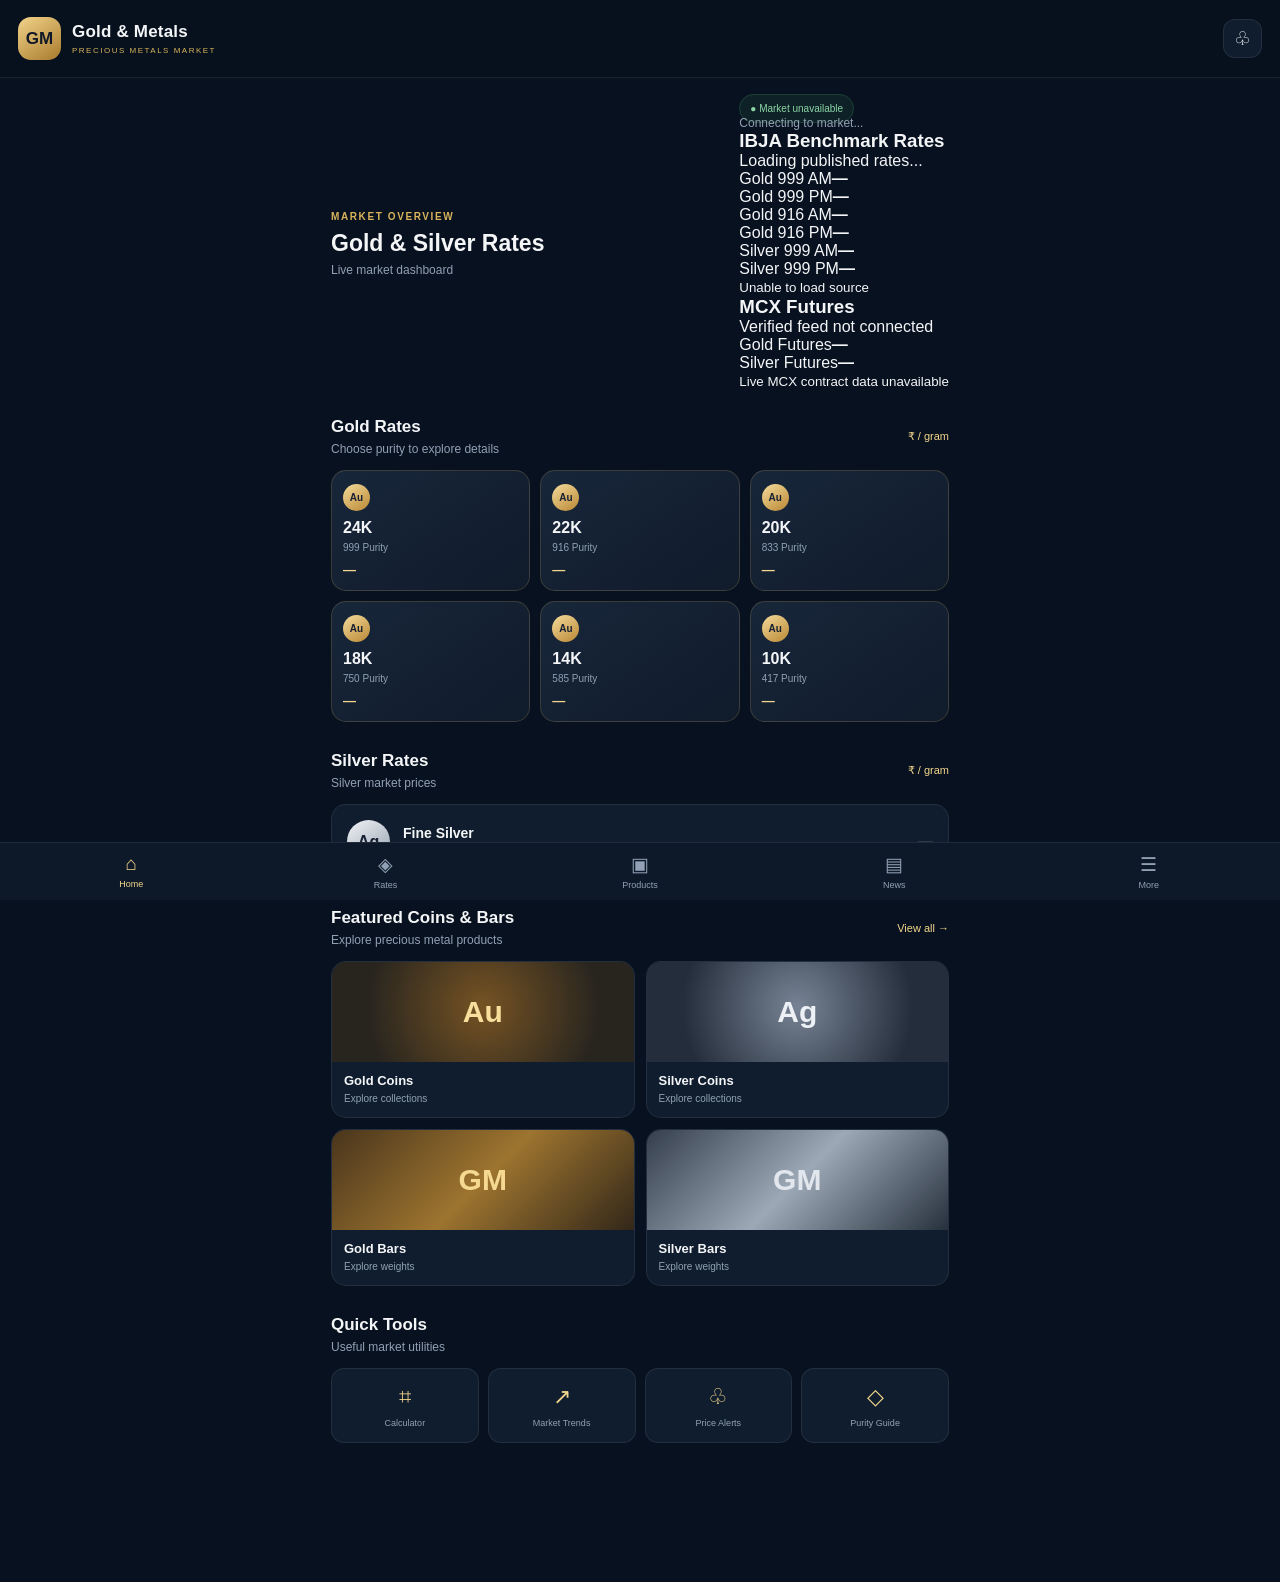
==== app/index.html @ d8b41b56 "Add IBJA and MCX benchmark rate cards" ====
<!DOCTYPE html>
<html lang="en">
<head>
    <meta charset="UTF-8">
    <meta name="viewport" content="width=device-width, initial-scale=1.0">
    <meta name="theme-color" content="#0b1424">
    <title>GM — Gold & Metals</title>
    <link rel="stylesheet" href="css/style.css?v=3">
</head>
<body>

    <header class="topbar">
        <div class="brand">
            <div class="brand-icon">GM</div>
            <div>
                <h1>Gold & Metals</h1>
                <p>PRECIOUS METALS MARKET</p>
            </div>
        </div>
        <button class="icon-btn" aria-label="Notifications">♧</button>
    </header>

    <main>
        <section class="welcome">
            <div>
                <p class="eyebrow">MARKET OVERVIEW</p>
                <h2>Gold & Silver Rates</h2>
                <p class="muted">Live market dashboard</p>
            </div>
            <div>
                <span class="market-status">● Market</span>
                <p class="muted" id="market-updated">Connecting to market...</p>

                <section class="benchmark-rates" aria-label="Indian market benchmarks">
                    <article class="benchmark-card">
                        <h3>IBJA Benchmark Rates</h3>
                        <p id="ibja-date">Loading published rates...</p>
                        <div class="benchmark-row"><span>Gold 999 AM</span><b id="ibja-gold-am">—</b></div>
                        <div class="benchmark-row"><span>Gold 999 PM</span><b id="ibja-gold-pm">—</b></div>
                        <div class="benchmark-row"><span>Gold 916 AM</span><b id="ibja-916-am">—</b></div>
                        <div class="benchmark-row"><span>Gold 916 PM</span><b id="ibja-916-pm">—</b></div>
                        <div class="benchmark-row"><span>Silver 999 AM</span><b id="ibja-silver-am">—</b></div>
                        <div class="benchmark-row"><span>Silver 999 PM</span><b id="ibja-silver-pm">—</b></div>
                        <small id="ibja-status">Checking source...</small>
                    </article>
                    <article class="benchmark-card">
                        <h3>MCX Futures</h3>
                        <p id="mcx-status">Verified feed not connected</p>
                        <div class="benchmark-row"><span>Gold Futures</span><b id="mcx-gold">—</b></div>
                        <div class="benchmark-row"><span>Silver Futures</span><b id="mcx-silver">—</b></div>
                        <small>Live MCX contract data unavailable</small>
                    </article>
                </section>

            </div>
        </section>

        <section class="section">
            <div class="section-heading">
                <div>
                    <h3>Gold Rates</h3>
                    <p>Choose purity to explore details</p>
                </div>
                <span class="unit">₹ / gram</span>
            </div>

            <div class="gold-grid">
                <button class="gold-tile" onclick="showDetails('24K', '999')">
                    <span class="gold-symbol">Au</span>
                    <strong>24K</strong>
                    <small>999 Purity</small>
                    <b id="rate-24">—</b>
                </button>
                <button class="gold-tile" onclick="showDetails('22K', '916')">
                    <span class="gold-symbol">Au</span>
                    <strong>22K</strong>
                    <small>916 Purity</small>
                    <b id="rate-22">—</b>
                </button>
                <button class="gold-tile" onclick="showDetails('20K', '833')">
                    <span class="gold-symbol">Au</span>
                    <strong>20K</strong>
                    <small>833 Purity</small>
                    <b id="rate-20">—</b>
                </button>
                <button class="gold-tile" onclick="showDetails('18K', '750')">
                    <span class="gold-symbol">Au</span>
                    <strong>18K</strong>
                    <small>750 Purity</small>
                    <b id="rate-18">—</b>
                </button>
                <button class="gold-tile" onclick="showDetails('14K', '585')">
                    <span class="gold-symbol">Au</span>
                    <strong>14K</strong>
                    <small>585 Purity</small>
                    <b id="rate-14">—</b>
                </button>
                <button class="gold-tile" onclick="showDetails('10K', '417')">
                    <span class="gold-symbol">Au</span>
                    <strong>10K</strong>
                    <small>417 Purity</small>
                    <b id="rate-10">—</b>
                </button>
            </div>
        </section>

        <section class="section">
            <div class="section-heading">
                <div>
                    <h3>Silver Rates</h3>
                    <p>Silver market prices</p>
                </div>
                <span class="unit">₹ / gram</span>
            </div>
            <div class="silver-card">
                <div class="silver-symbol">Ag</div>
                <div class="silver-info">
                    <strong>Fine Silver</strong>
                    <small>999 Purity</small>
                </div>
                <b id="rate-silver">—</b>
            </div>
        </section>

        <section class="section">
            <div class="section-heading">
                <div>
                    <h3>Featured Coins & Bars</h3>
                    <p>Explore precious metal products</p>
                </div>
                <button class="text-btn" onclick="showSection('products')">View all →</button>
            </div>

            <div class="product-grid">
                <button class="product-card" onclick="openProductPreview(0)">
                    <div class="product-art gold-art">Au</div>
                    <strong>Gold Coins</strong>
                    <small>Explore collections</small>
                </button>
                <button class="product-card" onclick="openProductPreview(1)">
                    <div class="product-art silver-art">Ag</div>
                    <strong>Silver Coins</strong>
                    <small>Explore collections</small>
                </button>
                <button class="product-card" onclick="openProductPreview(2)">
                    <div class="product-art gold-bar">GM</div>
                    <strong>Gold Bars</strong>
                    <small>Explore weights</small>
                </button>
                <button class="product-card" onclick="openProductPreview(3)">
                    <div class="product-art silver-bar">GM</div>
                    <strong>Silver Bars</strong>
                    <small>Explore weights</small>
                </button>
            </div>
        </section>

        <section class="section tools-section">
            <div class="section-heading">
                <div>
                    <h3>Quick Tools</h3>
                    <p>Useful market utilities</p>
                </div>
            </div>
            <div class="tools-grid">
                <button onclick="showSection('calculator')">⌗<span>Calculator</span></button>
                <button onclick="showSection('trends')">↗<span>Market Trends</span></button>
                <button onclick="showSection('alerts')">♧<span>Price Alerts</span></button>
                <button onclick="showSection('purity')">◇<span>Purity Guide</span></button>
            </div>
        </section>

        
        <section id="details-panel" class="details-panel" hidden>
            <div class="sheet-handle"></div>
            <div class="sheet-topline">
                <span class="sheet-label">GM MARKET INTELLIGENCE</span>
                <button class="sheet-close" onclick="closeDetails()" aria-label="Close">✕</button>
            </div>
            <div class="gold-detail-hero">
                <div class="detail-gold-icon">Au</div>
                <div>
                    <p class="eyebrow">GOLD PURITY</p>
                    <h2 id="detail-title">24K Gold</h2>
                    <p class="detail-subtitle" id="detail-description">999 Fine Gold</p>
                </div>
                <span class="purity-seal" id="detail-seal">999</span>
            </div>
            <div class="detail-price-card">
                <div>
                    <span class="detail-caption">CURRENT MARKET RATE</span>
                    <div class="detail-price" id="detail-rate">—</div>
                    <span class="detail-unit">Indian Rupees / gram</span>
                </div>
                <span class="rate-status">Awaiting live data</span>
            </div>
            <div class="weight-heading">
                <strong>Estimated metal value</strong>
                <span>By weight</span>
            </div>
            <div class="weight-grid">
                <div><span>1 gram</span><strong id="value-1">—</strong></div>
                <div><span>5 grams</span><strong id="value-5">—</strong></div>
                <div><span>10 grams</span><strong id="value-10">—</strong></div>
            </div>
            <p class="detail-disclaimer">Indicative metal value only. Taxes, making charges and other applicable costs are not included. Live market data is not connected yet.</p>
            <button class="detail-primary-btn" onclick="openGoldFullDetails()">View Full Details <span>→</span></button>
        </section>

        <section id="gold-full-page" class="gold-full-page" hidden>
            <header class="full-page-header">
                <button onclick="closeGoldFullDetails()" class="full-back">←</button>
                <div><span>GM</span><strong>Gold Details</strong></div>
                <span class="full-header-tag">MARKET</span>
            </header>
            <div class="full-page-content">
                <p class="eyebrow">PRECIOUS METALS / GOLD</p>
                <div class="full-gold-heading">
                    <div class="detail-gold-icon large">Au</div>
                    <div><h1 id="full-detail-title">24K Gold</h1><p id="full-detail-subtitle">999 Fine Gold</p></div>
                </div>
                <div class="full-rate-card">
                    <span class="detail-caption">LATEST MARKET RATE</span>
                    <strong id="full-detail-rate">—</strong>
                    <span>INR per gram · Live rate unavailable</span>
                </div>
                <h3>Value by weight</h3>
                <div class="full-value-list">
                    <div><span>1 gram</span><strong id="full-value-1">—</strong></div>
                    <div><span>5 grams</span><strong id="full-value-5">—</strong></div>
                    <div><span>10 grams</span><strong id="full-value-10">—</strong></div>
                </div>
                <h3>Purity information</h3>
                <div class="purity-info-card">
                    <div><span>Purity hallmark</span><strong id="full-purity">999</strong></div>
                    <div><span>Metal</span><strong>Gold (Au)</strong></div>
                    <div><span>Pricing unit</span><strong>Indian Rupees / gram</strong></div>
                </div>
                <p class="detail-disclaimer">Rates are currently awaiting live API integration. Values shown here are not a confirmed market quote. Final jewellery prices may include taxes, making charges and other costs.</p>
            </div>
        </section>


        <section id="other-panel" class="details-panel" hidden>
            <div class="section-heading">
                <h3 id="other-title">Products</h3>
                <button class="text-btn" onclick="closeOther()">Close ✕</button>
            </div>
            <div class="muted" id="other-description"></div>
        </section>

    </main>

    <nav class="bottom-nav">
        <button class="active" onclick="window.scrollTo({top:0,behavior:'smooth'})">⌂<span>Home</span></button>
        <button onclick="showSection('rates')">◈<span>Rates</span></button>
        <button onclick="showSection('products')">▣<span>Products</span></button>
        <button onclick="showSection('news')">▤<span>News</span></button>
        <button onclick="showSection('more')">☰<span>More</span></button>
    </nav>

    <script src="js/app.js?v=3"></script>
</body>
</html>
---- app/css/style.css ----
:root {
    --bg: #08111f;
    --surface: #101d2e;
    --surface-light: #17263a;
    --gold: #d9b45b;
    --gold-light: #f2d68b;
    --text: #f4f5f7;
    --muted: #91a0b4;
    --border: rgba(255,255,255,0.08);
}

* {
    margin: 0;
    padding: 0;
    box-sizing: border-box;
}

body {
    background: var(--bg);
    color: var(--text);
    font-family: Arial, Helvetica, sans-serif;
    padding-bottom: 90px;
}

button {
    font: inherit;
    color: inherit;
    cursor: pointer;
    -webkit-tap-highlight-color: transparent;
}

.topbar {
    display: flex;
    align-items: center;
    justify-content: space-between;
    padding: 17px 18px;
    border-bottom: 1px solid var(--border);
    background: rgba(8,17,31,0.96);
}

.brand {
    display: flex;
    align-items: center;
    gap: 11px;
}

.brand-icon {
    width: 43px;
    height: 43px;
    display: grid;
    place-items: center;
    border-radius: 13px;
    background: linear-gradient(145deg, #f1d48b, #a97a2c);
    color: #101827;
    font-weight: 900;
    font-size: 17px;
}

.brand h1 {
    font-size: 17px;
    letter-spacing: 0.2px;
}

.brand p {
    font-size: 8px;
    letter-spacing: 1.5px;
    color: var(--gold);
    margin-top: 4px;
}

.icon-btn {
    width: 39px;
    height: 39px;
    border: 1px solid var(--border);
    border-radius: 12px;
    background: var(--surface);
    font-size: 19px;
}

main {
    max-width: 650px;
    margin: auto;
    padding: 20px 16px;
}

.welcome {
    display: flex;
    justify-content: space-between;
    align-items: center;
    margin-bottom: 27px;
}

.eyebrow {
    color: var(--gold);
    font-size: 10px;
    letter-spacing: 1.6px;
    font-weight: bold;
    margin-bottom: 8px;
}

.welcome h2 {
    font-size: 23px;
    margin-bottom: 6px;
}

.muted,
.section-heading p {
    color: var(--muted);
    font-size: 12px;
}

.market-status {
    color: #8bd4a4;
    font-size: 10px;
    background: rgba(70,180,110,0.1);
    border: 1px solid rgba(70,180,110,0.2);
    padding: 8px 10px;
    border-radius: 20px;
}

.section {
    margin-bottom: 29px;
}

.section-heading {
    display: flex;
    align-items: center;
    justify-content: space-between;
    gap: 10px;
    margin-bottom: 14px;
}

.section-heading h3 {
    font-size: 17px;
    margin-bottom: 5px;
}

.unit {
    color: var(--gold-light);
    font-size: 11px;
    white-space: nowrap;
}

.gold-grid {
    display: grid;
    grid-template-columns: repeat(3, minmax(0, 1fr));
    gap: 10px;
}

.gold-tile {
    min-width: 0;
    text-align: left;
    padding: 13px 11px;
    border-radius: 15px;
    border: 1px solid rgba(217,180,91,0.2);
    background: linear-gradient(145deg, #18263a, #101b2b);
    display: flex;
    flex-direction: column;
    gap: 5px;
    transition: transform 0.15s, border-color 0.15s;
}

.gold-tile:active,
.product-card:active {
    transform: scale(0.97);
}

.gold-tile:active {
    border-color: var(--gold);
}

.gold-symbol {
    width: 27px;
    height: 27px;
    display: grid;
    place-items: center;
    border-radius: 50%;
    background: linear-gradient(145deg, #f4db9b, #b98734);
    color: #172033;
    font-size: 10px;
    font-weight: bold;
    margin-bottom: 3px;
}

.gold-tile strong {
    font-size: 16px;
}

.gold-tile small {
    color: var(--muted);
    font-size: 10px;
}

.gold-tile b {
    color: var(--gold-light);
    font-size: 13px;
    margin-top: 4px;
    overflow-wrap: anywhere;
}

.silver-card {
    display: flex;
    align-items: center;
    gap: 13px;
    padding: 15px;
    background: var(--surface);
    border: 1px solid var(--border);
    border-radius: 15px;
}

.silver-symbol {
    width: 43px;
    height: 43px;
    display: grid;
    place-items: center;
    border-radius: 50%;
    background: linear-gradient(145deg, #f2f4f6, #929eae);
    color: #172033;
    font-weight: bold;
}

.silver-info {
    display: flex;
    flex-direction: column;
    gap: 5px;
}

.silver-info strong {
    font-size: 14px;
}

.silver-info small {
    color: var(--muted);
    font-size: 11px;
}

.silver-card > b {
    margin-left: auto;
    color: #e3e8f0;
    font-size: 15px;
}

.product-grid {
    display: grid;
    grid-template-columns: repeat(2, minmax(0, 1fr));
    gap: 11px;
}

.product-card {
    text-align: left;
    overflow: hidden;
    padding: 0 0 13px;
    border: 1px solid var(--border);
    border-radius: 15px;
    background: var(--surface);
}

.product-art {
    height: 100px;
    display: grid;
    place-items: center;
    font-size: 30px;
    font-weight: bold;
    margin-bottom: 11px;
}

.gold-art {
    color: #f8df9c;
    background: radial-gradient(circle at 50% 45%, #765323, #28251f 72%);
}

.silver-art {
    color: #edf1f5;
    background: radial-gradient(circle at 50% 45%, #778394, #242d3b 72%);
}

.gold-bar {
    color: #f6d991;
    background: linear-gradient(135deg, #49351c, #9d742f, #322719);
}

.silver-bar {
    color: #e2e7ed;
    background: linear-gradient(135deg, #343e4c, #9ca8b6, #27313e);
}

.product-card strong,
.product-card small {
    display: block;
    margin-left: 12px;
    margin-right: 12px;
}

.product-card strong {
    font-size: 13px;
}

.product-card small {
    color: var(--muted);
    font-size: 10px;
    margin-top: 5px;
}

.text-btn {
    background: none;
    border: none;
    color: var(--gold-light);
    font-size: 11px;
    white-space: nowrap;
}

.tools-grid {
    display: grid;
    grid-template-columns: repeat(4, minmax(0, 1fr));
    gap: 9px;
}

.tools-grid button {
    min-width: 0;
    min-height: 75px;
    background: var(--surface);
    border: 1px solid var(--border);
    border-radius: 13px;
    color: var(--gold-light);
    font-size: 22px;
    display: flex;
    flex-direction: column;
    justify-content: center;
    align-items: center;
    gap: 8px;
}

.tools-grid span {
    color: var(--muted);
    font-size: 9px;
}

.details-panel {
    position: fixed;
    left: 0;
    right: 0;
    bottom: 0;
    z-index: 100;
    padding: 24px 20px calc(28px + env(safe-area-inset-bottom));
    background: var(--surface);
    border: 1px solid rgba(217,180,91,0.25);
    border-radius: 24px 24px 0 0;
    box-shadow: 0 -12px 50px rgba(0,0,0,0.45);
    margin: 0;
    max-height: 75vh;
    overflow-y: auto;
    animation: sheetUp 0.28s ease-out;
}
.details-panel[hidden] {
    display: none;
}
@keyframes sheetUp {
    from { transform: translateY(100%); opacity: 0.6; }
    to { transform: translateY(0); opacity: 1; }
}

.bottom-nav {
    position: fixed;
    bottom: 0;
    left: 0;
    right: 0;
    z-index: 10;
    display: flex;
    justify-content: space-around;
    padding: 10px 4px calc(10px + env(safe-area-inset-bottom));
    background: #0d1929;
    border-top: 1px solid var(--border);
}

.bottom-nav button {
    background: none;
    border: none;
    color: var(--muted);
    display: flex;
    flex-direction: column;
    align-items: center;
    gap: 4px;
    font-size: 19px;
    min-width: 48px;
}

.bottom-nav button span {
    font-size: 9px;
}

.bottom-nav button.active {
    color: var(--gold-light);
}

[hidden] {
    display: none !important;
}

@media (max-width: 360px) {
    main {
        padding-left: 12px;
        padding-right: 12px;
    }

    .gold-grid {
        gap: 7px;
    }

    .gold-tile {
        padding: 11px 8px;
    }

    .tools-grid {
        gap: 6px;
    }
}

body.modal-open {
    overflow: hidden;
}

body.modal-open::before {
    content: "";
    position: fixed;
    inset: 0;
    z-index: 99;
    background: rgba(0, 0, 0, 0.68);
    backdrop-filter: blur(3px);
}


/* Premium gold purity bottom sheet */
.details-panel {
    z-index: 110;
    padding: 13px 22px calc(24px + env(safe-area-inset-bottom));
    background: linear-gradient(160deg, #14253a 0%, #0d192a 75%);
    border: 1px solid rgba(217,180,91,.28);
    border-bottom: 0;
    border-radius: 27px 27px 0 0;
    max-height: 86vh;
    overflow-y: auto;
    animation: goldSheetEnter .32s cubic-bezier(.2,.75,.25,1);
}
@keyframes goldSheetEnter {
    from { transform: translateY(100%); }
    to { transform: translateY(0); }
}
.sheet-handle {
    width: 42px;
    height: 4px;
    border-radius: 9px;
    background: #526176;
    margin: 0 auto 19px;
}
.sheet-topline {
    display:flex;
    justify-content:space-between;
    align-items:center;
    margin-bottom:24px;
}
.sheet-label,.detail-caption {
    color:var(--muted);
    font-size:9px;
    letter-spacing:1.5px;
    font-weight:700;
}
.sheet-close {
    width:34px;height:34px;border-radius:50%;
    border:1px solid var(--border);
    background:#1a2b40;color:var(--gold-light);
}
.gold-detail-hero {
    display:flex;align-items:center;gap:14px;margin-bottom:22px;
}
.detail-gold-icon {
    width:57px;height:57px;flex-shrink:0;
    display:grid;place-items:center;border-radius:18px;
    color:#271d0a;font-size:22px;font-weight:900;
    background:linear-gradient(145deg,#ffe9a7,#c4933e 70%,#916321);
    box-shadow:0 7px 24px rgba(217,180,91,.16);
}
.gold-detail-hero h2 {font-size:23px;margin:3px 0 4px;}
.detail-subtitle {font-size:12px;color:var(--muted);}
.purity-seal {
    margin-left:auto;border:1px solid rgba(217,180,91,.35);
    color:var(--gold-light);border-radius:12px;padding:8px 10px;
    font-size:12px;font-weight:800;
}
.detail-price-card {
    display:flex;justify-content:space-between;align-items:center;
    gap:10px;padding:19px;border-radius:18px;
    background:linear-gradient(120deg,rgba(217,180,91,.13),rgba(217,180,91,.035));
    border:1px solid rgba(217,180,91,.19);
}
.detail-price {font-size:30px;font-weight:800;letter-spacing:-.8px;margin:8px 0 3px;}
.detail-unit {font-size:11px;color:var(--muted);}
.rate-status {
    font-size:9px;color:#d9b45b;background:rgba(217,180,91,.1);
    border-radius:20px;padding:7px 9px;white-space:nowrap;
}
.weight-heading {display:flex;justify-content:space-between;margin:23px 0 12px;}
.weight-heading strong {font-size:13px;}
.weight-heading span {font-size:10px;color:var(--muted);}
.weight-grid {display:grid;grid-template-columns:repeat(3,1fr);gap:9px;}
.weight-grid div {
    padding:13px 8px;border-radius:13px;background:var(--surface-light);
    border:1px solid var(--border);
}
.weight-grid span,.weight-grid strong {display:block;text-align:center;}
.weight-grid span {font-size:10px;color:var(--muted);margin-bottom:8px;}
.weight-grid strong {font-size:13px;color:var(--gold-light);}
.detail-disclaimer {font-size:10px;line-height:1.6;color:var(--muted);margin:17px 0;}
.detail-primary-btn {
    width:100%;padding:15px;border:0;border-radius:14px;
    background:linear-gradient(110deg,#f1d58f,#c79a48);
    color:#172033;font-weight:800;font-size:13px;
    display:flex;justify-content:center;gap:12px;align-items:center;
}
.detail-primary-btn span {font-size:18px;}
.details-panel[hidden],.gold-full-page[hidden] {display:none!important;}
body.modal-open {overflow:hidden;}
body.modal-open::before {
    content:"";position:fixed;inset:0;z-index:109;
    background:rgba(2,7,14,.76);backdrop-filter:blur(2px);
}

/* Full-screen gold detail page */
.gold-full-page {
    position:fixed;inset:0;z-index:130;overflow-y:auto;
    background:var(--bg);padding-bottom:35px;
    animation:goldPageEnter .22s ease-out;
}
@keyframes goldPageEnter {
    from {opacity:0;transform:translateY(12px);}
    to {opacity:1;transform:translateY(0);}
}
.full-page-header {
    position:sticky;top:0;z-index:2;display:flex;align-items:center;
    gap:14px;padding:15px 18px;background:rgba(8,17,31,.96);
    border-bottom:1px solid var(--border);backdrop-filter:blur(12px);
}
.full-back {
    width:38px;height:38px;border-radius:12px;
    background:var(--surface);border:1px solid var(--border);
    color:var(--gold-light);font-size:21px;
}
.full-page-header div {display:flex;align-items:center;gap:10px;}
.full-page-header div span {color:var(--gold);font-weight:900;}
.full-page-header strong {font-size:14px;}
.full-header-tag {margin-left:auto;color:var(--gold);font-size:9px;letter-spacing:1px;}
.full-page-content {max-width:650px;margin:auto;padding:27px 19px;}
.full-gold-heading {display:flex;align-items:center;gap:15px;margin:22px 0 25px;}
.detail-gold-icon.large {width:68px;height:68px;font-size:27px;}
.full-gold-heading h1 {font-size:25px;}
.full-gold-heading p {color:var(--muted);font-size:12px;margin-top:5px;}
.full-rate-card {
    padding:23px;border-radius:19px;border:1px solid rgba(217,180,91,.25);
    background:linear-gradient(145deg,#182b42,#101d2e);
    margin-bottom:30px;
}
.full-rate-card strong {display:block;font-size:37px;margin:12px 0;}
.full-rate-card>span:last-child {font-size:11px;color:var(--muted);}
.full-page-content h3 {font-size:15px;margin:25px 0 13px;}
.full-value-list,.purity-info-card {
    background:var(--surface);border:1px solid var(--border);
    border-radius:16px;padding:0 16px;
}
.full-value-list div,.purity-info-card div {
    display:flex;justify-content:space-between;gap:12px;
    padding:16px 0;border-bottom:1px solid var(--border);font-size:12px;
}
.full-value-list div:last-child,.purity-info-card div:last-child {border:0;}
.full-value-list span,.purity-info-card span {color:var(--muted);}
.full-value-list strong,.purity-info-card strong {color:var(--gold-light);}
@media(min-width:600px) {
    .details-panel {left:50%;right:auto;width:min(100%,520px);transform:translateX(-50%);border-radius:27px 27px 0 0;}
}
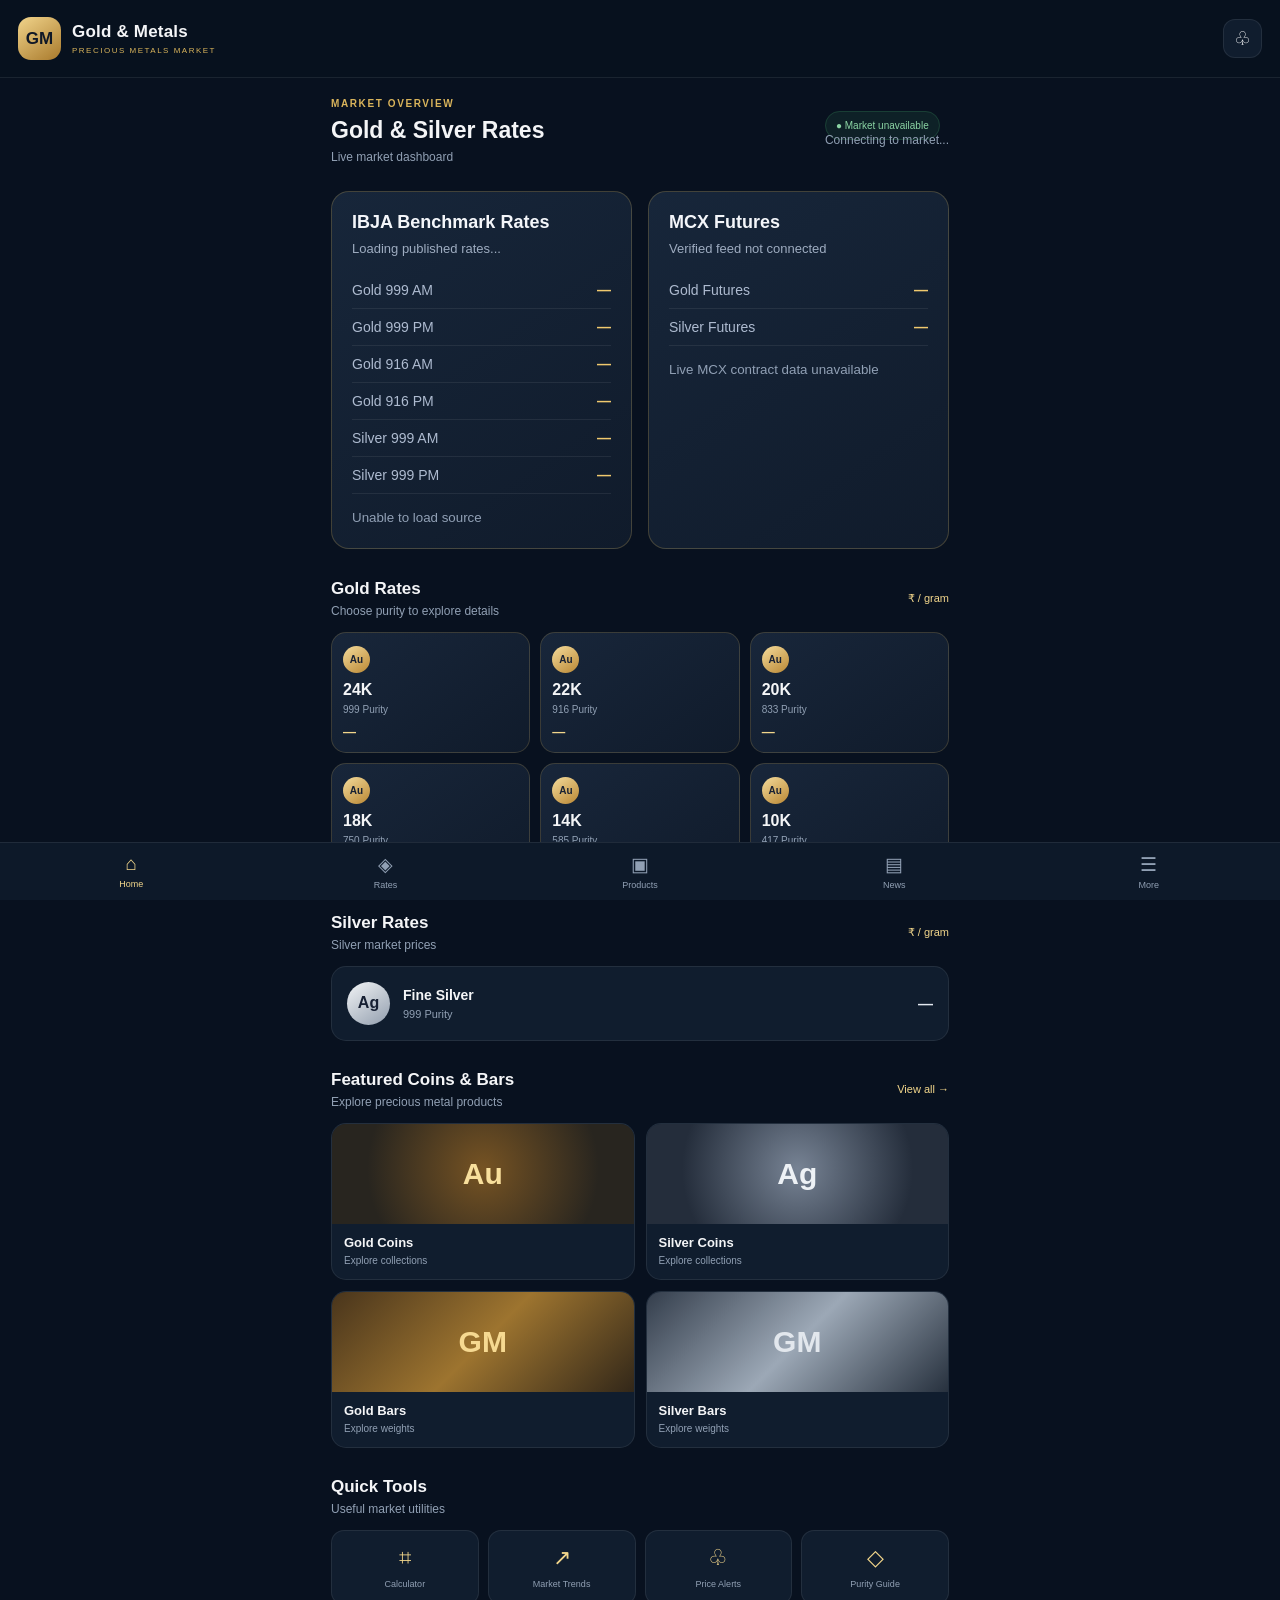
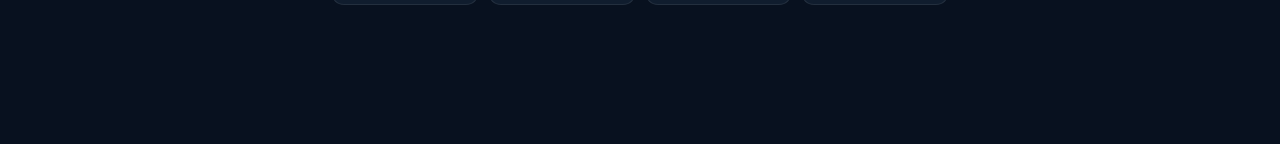
==== commit c2b83324: "Fix benchmark cards layout and cache" ====
--- a/app/index.html
+++ b/app/index.html
@@ -5,7 +5,7 @@
     <meta name="viewport" content="width=device-width, initial-scale=1.0">
     <meta name="theme-color" content="#0b1424">
     <title>GM — Gold & Metals</title>
-    <link rel="stylesheet" href="css/style.css?v=3">
+    <link rel="stylesheet" href="css/style.css?v=4">
 </head>
 <body>
 
@@ -30,6 +30,10 @@
             <div>
                 <span class="market-status">● Market</span>
                 <p class="muted" id="market-updated">Connecting to market...</p>
+
+
+            </div>
+        </section>
 
                 <section class="benchmark-rates" aria-label="Indian market benchmarks">
                     <article class="benchmark-card">
@@ -52,9 +56,6 @@
                     </article>
                 </section>
 
-            </div>
-        </section>
-
         <section class="section">
             <div class="section-heading">
                 <div>
@@ -259,6 +260,6 @@
         <button onclick="showSection('more')">☰<span>More</span></button>
     </nav>
 
-    <script src="js/app.js?v=3"></script>
+    <script src="js/app.js?v=4"></script>
 </body>
 </html>
--- a/app/css/style.css
+++ b/app/css/style.css
@@ -575,3 +575,73 @@
 @media(min-width:600px) {
     .details-panel {left:50%;right:auto;width:min(100%,520px);transform:translateX(-50%);border-radius:27px 27px 0 0;}
 }
+
+
+/* MIZAN benchmark rate cards */
+.benchmark-rates {
+    display: grid;
+    grid-template-columns: repeat(2, minmax(0, 1fr));
+    gap: 16px;
+    width: 100%;
+    margin: 24px 0 30px;
+}
+
+.benchmark-card {
+    min-width: 0;
+    padding: 20px;
+    border: 1px solid rgba(212, 175, 90, 0.25);
+    border-radius: 18px;
+    background: linear-gradient(145deg, #17263a, #101b2b);
+    color: #f4f6fa;
+}
+
+.benchmark-card h3 {
+    margin: 0 0 8px;
+    font-size: 18px;
+}
+
+.benchmark-card p {
+    margin: 0 0 16px;
+    color: #9eacc0;
+    font-size: 13px;
+}
+
+.benchmark-row {
+    display: flex;
+    justify-content: space-between;
+    align-items: center;
+    gap: 10px;
+    padding: 10px 0;
+    border-bottom: 1px solid rgba(255,255,255,0.07);
+    font-size: 14px;
+}
+
+.benchmark-row span {
+    color: #aebbd0;
+}
+
+.benchmark-row b {
+    color: #f0c96e;
+    text-align: right;
+    overflow-wrap: anywhere;
+}
+
+.benchmark-card small {
+    display: block;
+    margin-top: 14px;
+    color: #91a0b5;
+    line-height: 1.5;
+    overflow-wrap: anywhere;
+}
+
+@media (max-width: 600px) {
+    .benchmark-rates {
+        grid-template-columns: 1fr;
+        gap: 12px;
+        margin: 20px 0 26px;
+    }
+
+    .benchmark-card {
+        padding: 17px;
+    }
+}
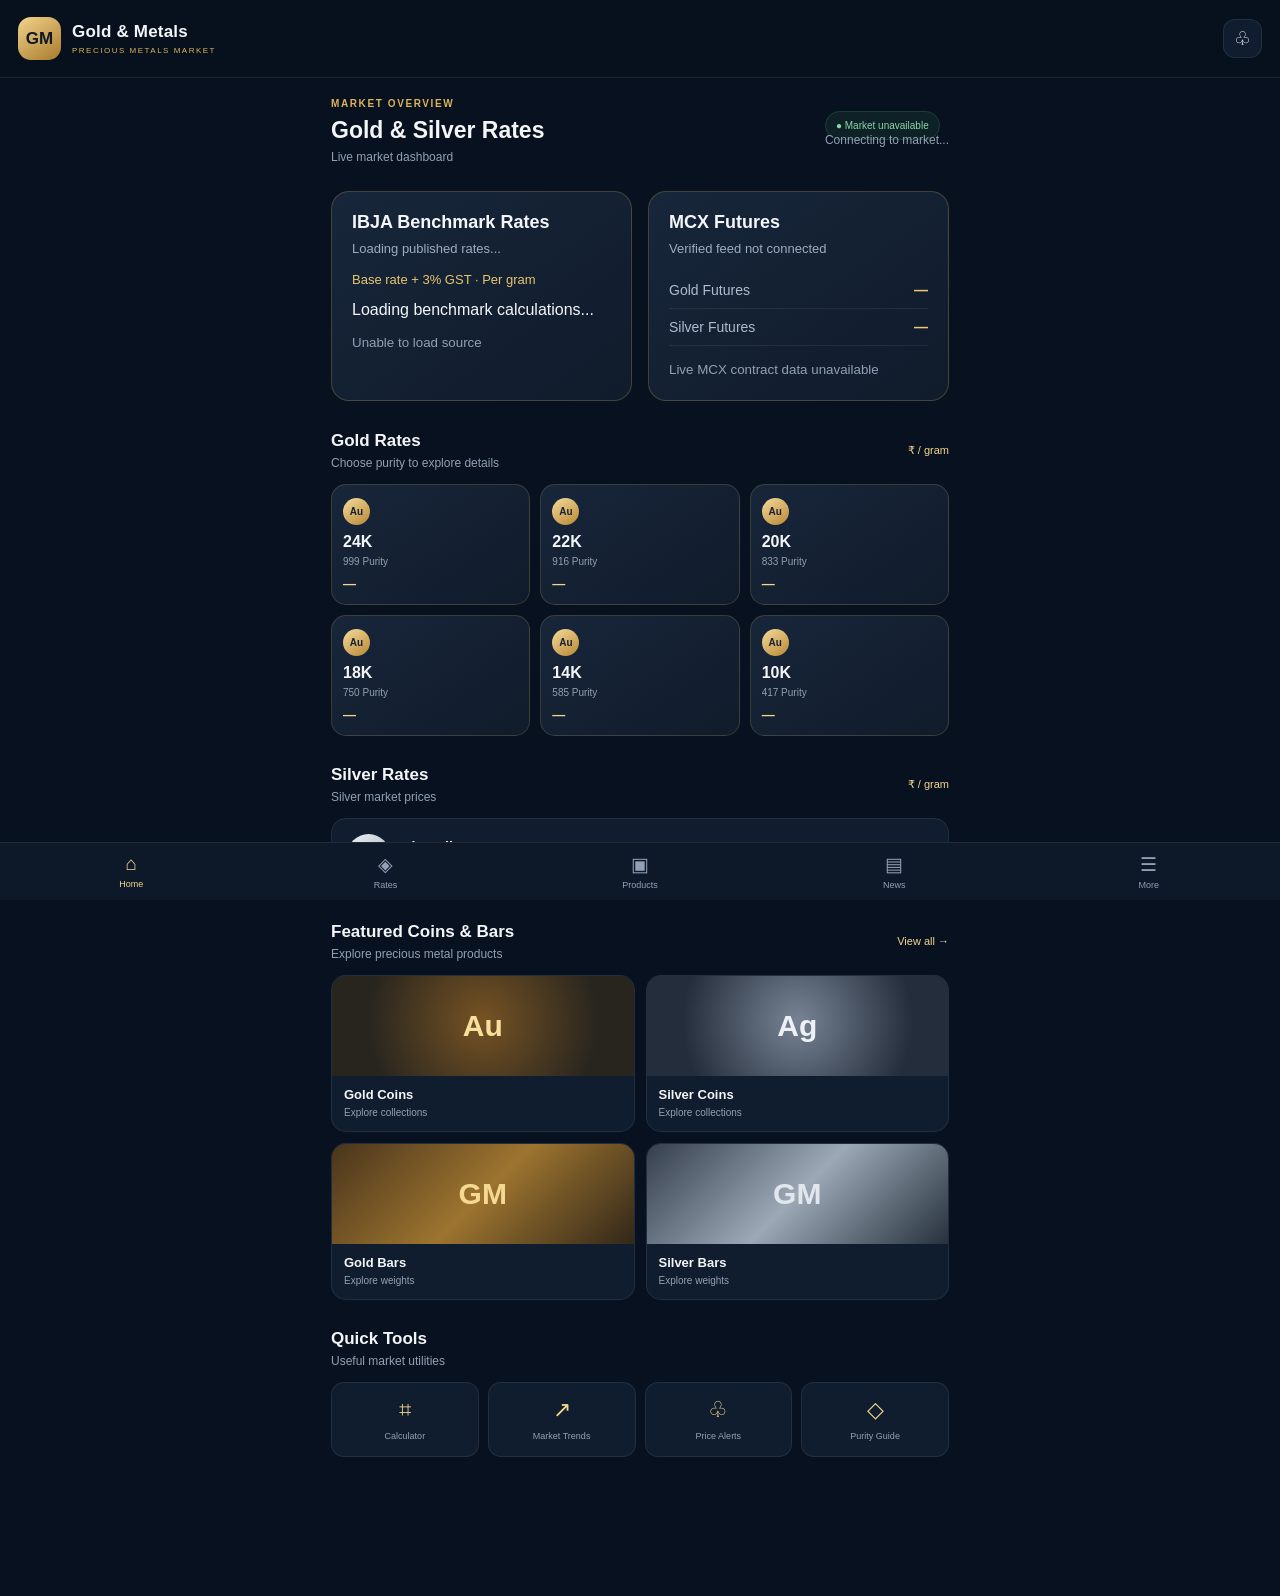
==== commit 178ac447: "Add 3 percent GST inclusive benchmark rates" ====
--- a/app/index.html
+++ b/app/index.html
@@ -5,7 +5,7 @@
     <meta name="viewport" content="width=device-width, initial-scale=1.0">
     <meta name="theme-color" content="#0b1424">
     <title>GM — Gold & Metals</title>
-    <link rel="stylesheet" href="css/style.css?v=4">
+    <link rel="stylesheet" href="css/style.css?v=5">
 </head>
 <body>
 
@@ -39,12 +39,8 @@
                     <article class="benchmark-card">
                         <h3>IBJA Benchmark Rates</h3>
                         <p id="ibja-date">Loading published rates...</p>
-                        <div class="benchmark-row"><span>Gold 999 AM</span><b id="ibja-gold-am">—</b></div>
-                        <div class="benchmark-row"><span>Gold 999 PM</span><b id="ibja-gold-pm">—</b></div>
-                        <div class="benchmark-row"><span>Gold 916 AM</span><b id="ibja-916-am">—</b></div>
-                        <div class="benchmark-row"><span>Gold 916 PM</span><b id="ibja-916-pm">—</b></div>
-                        <div class="benchmark-row"><span>Silver 999 AM</span><b id="ibja-silver-am">—</b></div>
-                        <div class="benchmark-row"><span>Silver 999 PM</span><b id="ibja-silver-pm">—</b></div>
+                        <p class="gst-note">Base rate + 3% GST · Per gram</p>
+                        <div id="ibja-rate-details">Loading benchmark calculations...</div>
                         <small id="ibja-status">Checking source...</small>
                     </article>
                     <article class="benchmark-card">
@@ -260,6 +256,6 @@
         <button onclick="showSection('more')">☰<span>More</span></button>
     </nav>
 
-    <script src="js/app.js?v=4"></script>
+    <script src="js/app.js?v=5"></script>
 </body>
 </html>
--- a/app/css/style.css
+++ b/app/css/style.css
@@ -645,3 +645,62 @@
         padding: 17px;
     }
 }
+
+
+/* GST-inclusive IBJA breakdown */
+.gst-note {
+    margin: 0 0 14px !important;
+    color: #e8c66f !important;
+    font-size: 13px !important;
+}
+.gst-purity {
+    padding: 14px 0;
+    border-bottom: 1px solid rgba(255,255,255,.09);
+}
+.gst-purity h4 {
+    margin: 0 0 12px;
+    color: #f0c96e;
+    font-size: 16px;
+}
+.gst-purity h4 small {
+    color: #91a0b5;
+    font-weight: 400;
+}
+.gst-sessions {
+    display: grid;
+    grid-template-columns: repeat(2, minmax(0, 1fr));
+    gap: 12px;
+}
+.gst-session {
+    min-width: 0;
+    padding: 12px;
+    border-radius: 12px;
+    background: rgba(5, 13, 25, .35);
+}
+.gst-session > b {
+    display: block;
+    margin-bottom: 9px;
+    color: #e8c66f;
+}
+.gst-session div {
+    display: flex;
+    justify-content: space-between;
+    gap: 6px;
+    margin: 6px 0;
+    font-size: 12px;
+}
+.gst-session div span {
+    color: #aebbd0;
+}
+.gst-session div strong {
+    text-align: right;
+    overflow-wrap: anywhere;
+}
+.gst-session .gst-total {
+    padding-top: 8px;
+    margin-top: 9px;
+    border-top: 1px solid rgba(255,255,255,.12);
+}
+.gst-session .gst-total strong {
+    color: #f0c96e;
+}
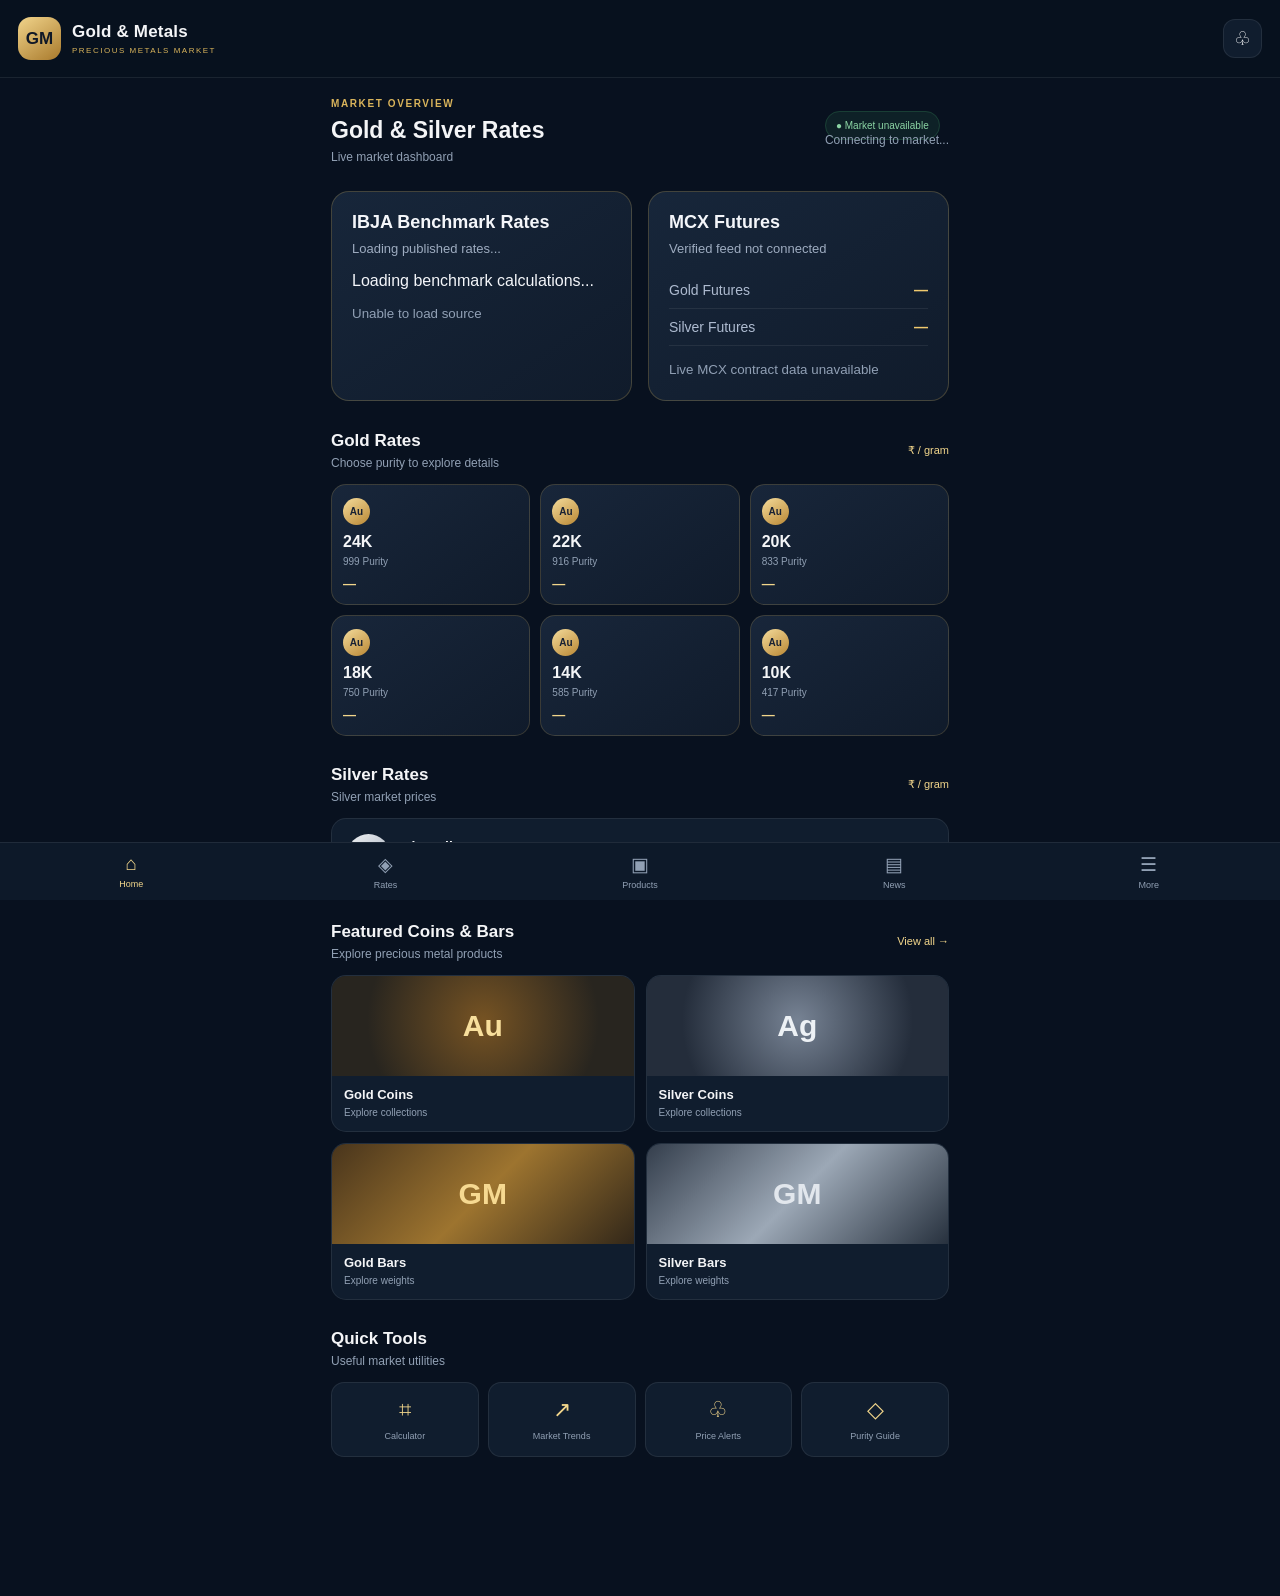
==== commit 33d26007: "Update IBJA and MCX rate display" ====
--- a/app/index.html
+++ b/app/index.html
@@ -39,7 +39,7 @@
                     <article class="benchmark-card">
                         <h3>IBJA Benchmark Rates</h3>
                         <p id="ibja-date">Loading published rates...</p>
-                        <p class="gst-note">Base rate + 3% GST · Per gram</p>
+                        
                         <div id="ibja-rate-details">Loading benchmark calculations...</div>
                         <small id="ibja-status">Checking source...</small>
                     </article>
